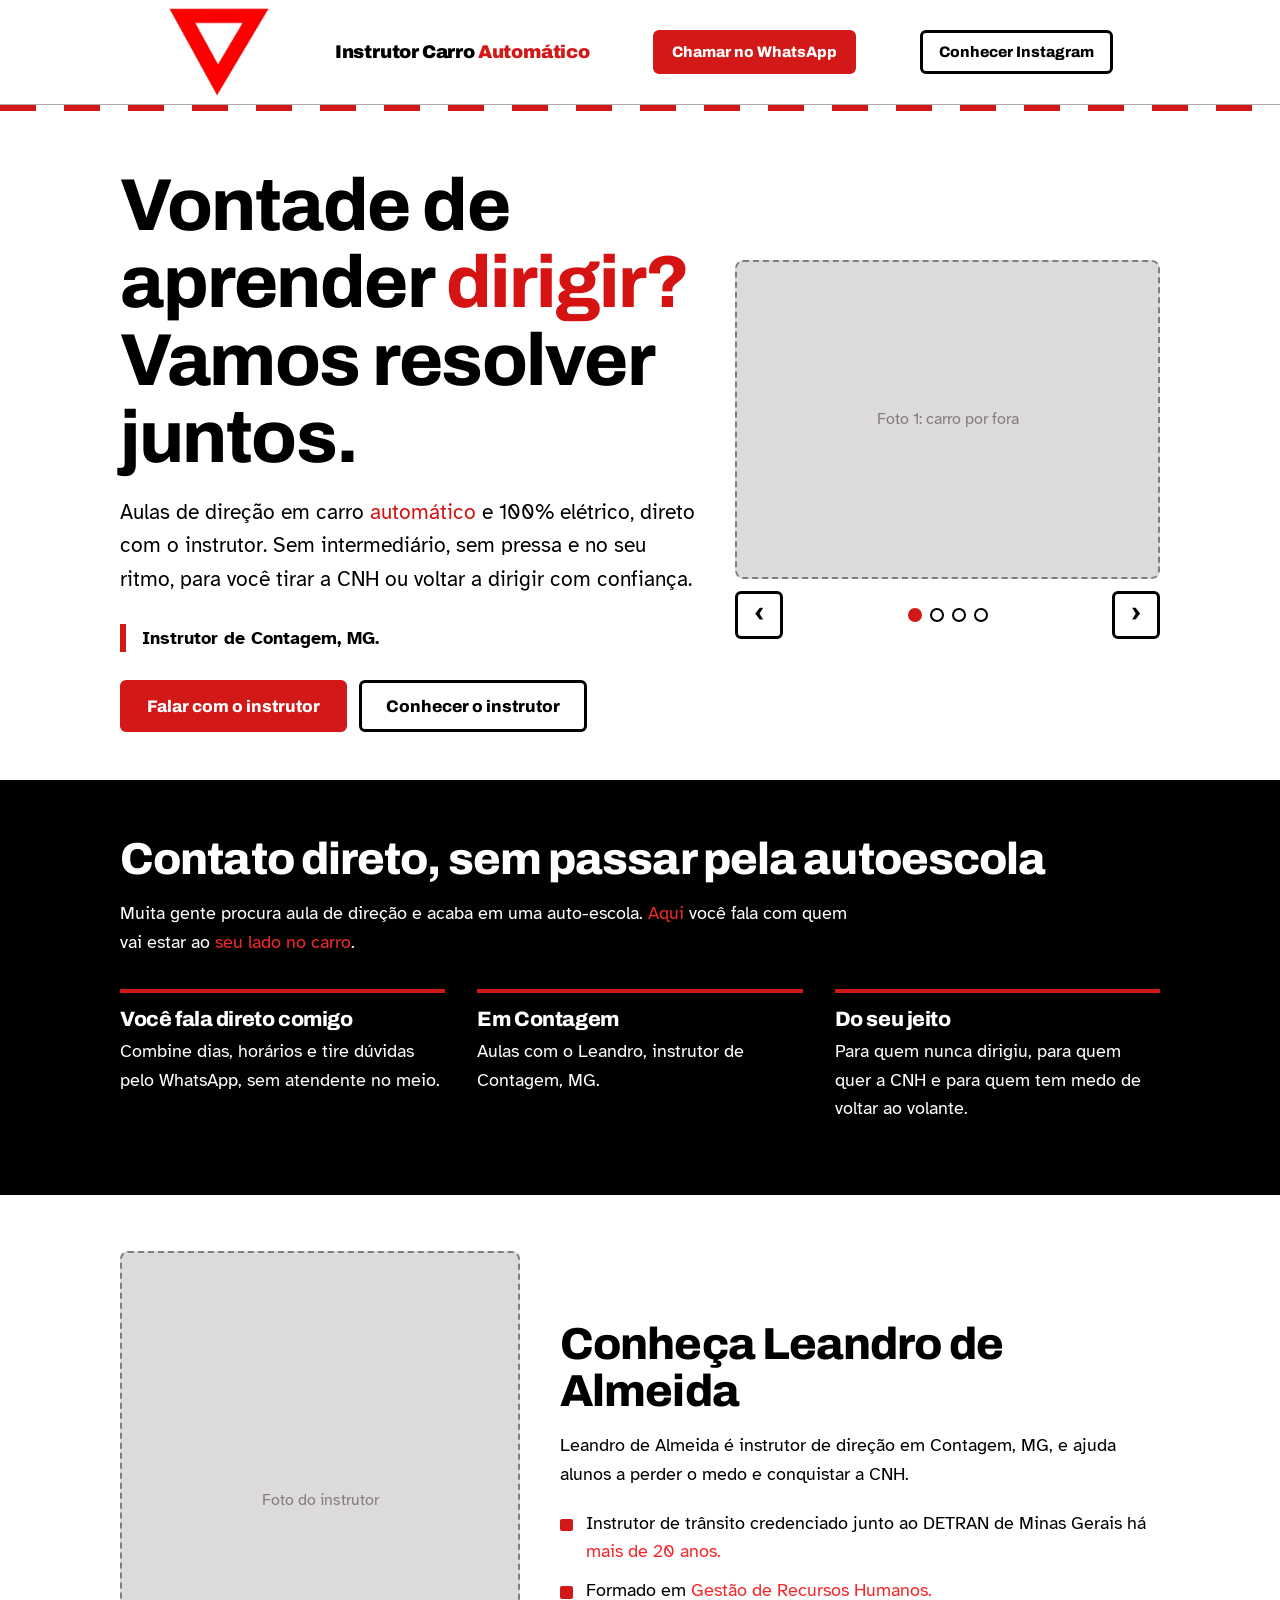
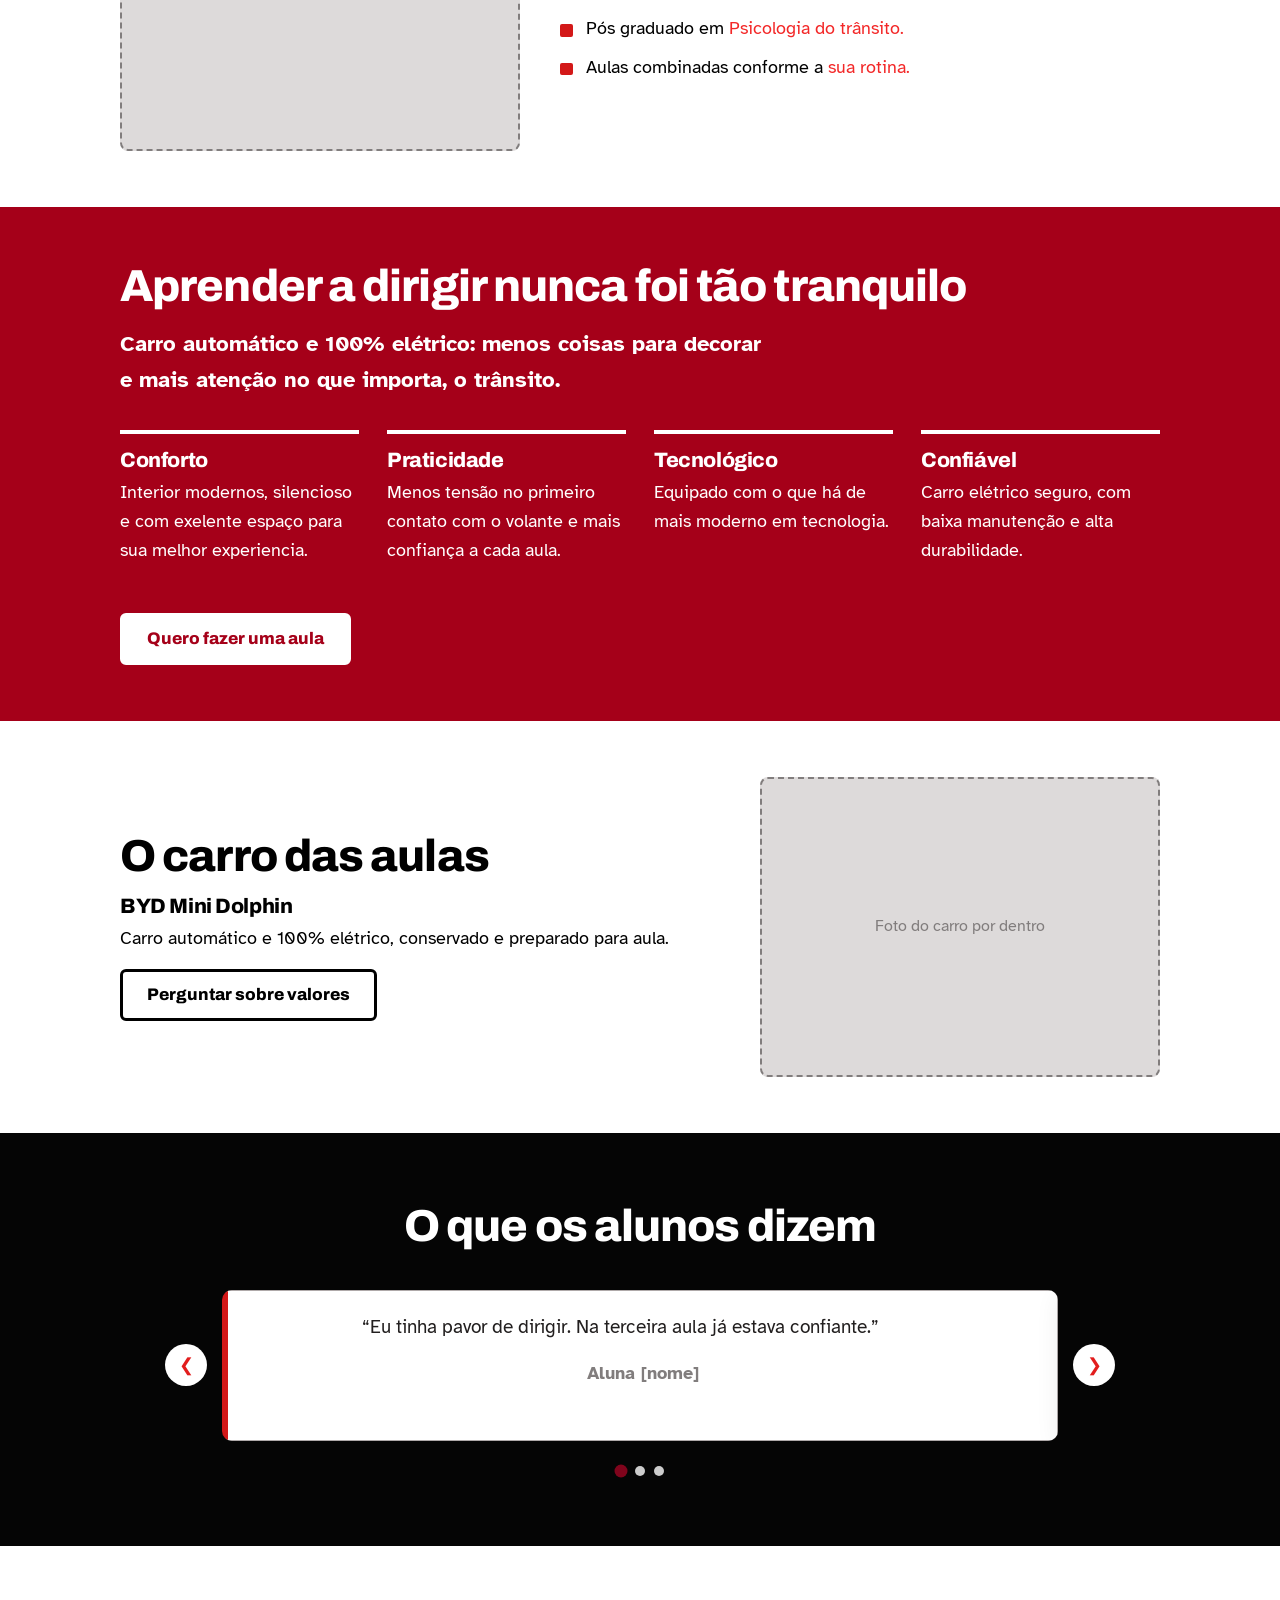
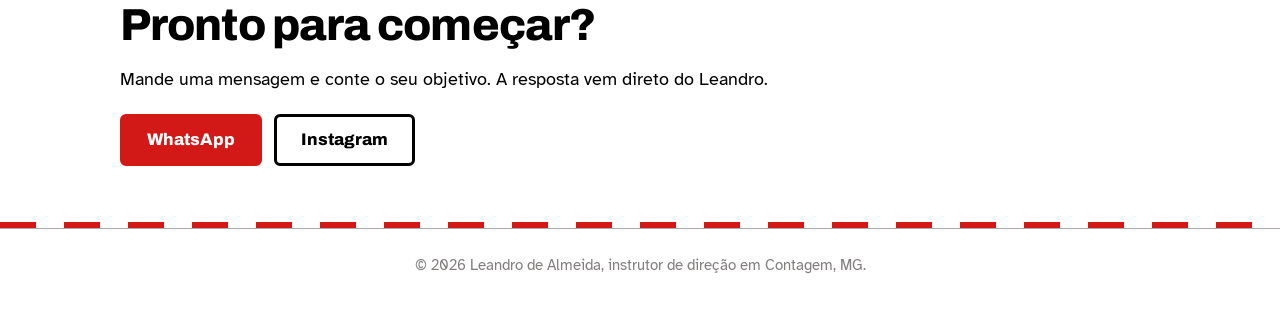
==== InstrutorCarroAutônomo/index.html @ 985c0aeb "Add files via upload" ====
<!DOCTYPE html>
<html lang="pt-BR">

    <!-- Inicio das configurações da página: título, descrição e fontes. -->
    <head>
        <meta charset="utf-8">
        <meta name="viewport" content="width=device-width, initial-scale=1, viewport-fit=cover">
        <title>Leandro de Almeida | Instrutor de carro automático e elétrico em Contagem</title>
        <meta name="description" content="Aulas de direção em carro automático e 100% elétrico em Contagem e região, direto com o instrutor Leandro de Almeida. Perca o medo de dirigir e tire sua CNH.">
        <link rel="preconnect" href="https://fonts.googleapis.com">
        <link rel="preconnect" href="https://fonts.gstatic.com" crossorigin>
        <link href="https://fonts.googleapis.com/css2?family=Archivo:wght@700;800;900&amp;family=Atkinson+Hyperlegible:wght@400;700&amp;display=swap" rel="stylesheet">
        <link rel="stylesheet" href="style.css">
    </head>

    <!-- Inicio do conteúdo que aparece na página. -->
    <body>

        <!-- Inicio do link para pular direto para o conteúdo. -->
        <a class="skip" href="#conteudo">Pular para o conteúdo</a>

        <!-- Inicio do cabeçalho: logo, nome e links de contato. -->
        <header class="top">
            <div class="wrap">
                <img class="logo" src="img/logo.png" alt="logo da página">
                <a class="brand" href="#topo">Instrutor Carro <span>Automático</span></a>
                <a class="btn" href="https://wa.me/553188665651" rel="noopener">Chamar no WhatsApp</a>
                <a class="btn ghost" href="https://instagram.com/leandro_instrutor_" rel="noopener">Conhecer Instagram</a>
            </div>
        </header>
        <div class="lane" aria-hidden="true"></div>

        <!-- Inicio do conteúdo principal do site. -->
        <main id="conteudo">

            <!-- Inicio da seção de apresentação e fotos do carro. -->
            <section class="hero" id="topo">
                <div class="wrap grid">
                    <div>
                        <h1>Vontade de aprender <span class="vermelho-destaque">dirigir?</span> Vamos resolver juntos.</h1>
                        <p class="lead">Aulas de direção em carro <span class="vermelho-destaque">automático</span> e 100% elétrico, direto com o instrutor. Sem intermediário, sem pressa e no seu ritmo, para você tirar a CNH ou voltar a dirigir com confiança.</p>
                        <p class="place">
                            <strong>Instrutor de Contagem, MG.</strong>
                        </p>
                        <div class="actions">
                            <a class="btn" href="https://wa.me/553188665651" rel="noopener">Falar com o instrutor</a>
                            <a class="btn ghost" href="#sobre">Conhecer o instrutor</a>
                        </div>
                    </div>

                    <!-- Inicio do carrossel de fotos do carro. -->
                    <div class="carousel" role="group" aria-roledescription="carrossel" aria-label="Fotos do carro de aula">
                        <div class="track" id="track" tabindex="0" aria-live="polite">
                            <div class="slide ph" role="group" aria-roledescription="slide" aria-label="1 de 4">Foto 1: carro por fora<br>
                            </div>
                            <div class="slide ph" role="group" aria-roledescription="slide" aria-label="2 de 4">Foto 2: painel e volante<br>
                            </div>
                            <div class="slide ph" role="group" aria-roledescription="slide" aria-label="3 de 4">Foto 3: interior (frente)<br>
                            </div>
                            <div class="slide ph" role="group" aria-roledescription="slide" aria-label="4 de 4">Foto 4: interior (bancos traseiros)<br>
                            </div>
                        </div>
                        <div class="ctrl">
                            <button class="arrow" id="prev" type="button" aria-label="Foto anterior">‹</button>
                            <div class="dots" id="dots"></div>
                            <button class="arrow" id="next" type="button" aria-label="Próxima foto">›</button>
                        </div>
                    </div>
                </div>
            </section>

            <!-- Inicio da seção com os diferenciais das aulas. -->
            <section class="why" aria-labelledby="t-why">
                <div class="wrap">
                    <h2 id="t-why">Contato direto, sem passar pela autoescola</h2>
                    <p>Muita gente procura aula de direção e acaba em uma auto-escola. <span class="facts-ul">Aqui</span> você fala com quem vai estar ao <span class="facts-ul">seu lado no carro</span>.</p>
                    <div class="cols">
                        <div class="col">
                            <h3>Você fala direto comigo</h3>
                            <p>Combine dias, horários e tire dúvidas pelo WhatsApp, sem atendente no meio.</p>
                        </div>
                        <div class="col">
                            <h3>Em Contagem</h3>
                            <p>Aulas com o Leandro, instrutor de Contagem, MG.</p>
                        </div>
                        <div class="col">
                            <h3>Do seu jeito</h3>
                            <p>Para quem nunca dirigiu, para quem quer a CNH e para quem tem medo de voltar ao volante.</p>
                        </div>
                    </div>
                </div>
            </section>

            <!-- Inicio da seção sobre o instrutor Leandro. -->
            <section class="about" id="sobre" aria-labelledby="t-sobre">
                <div class="wrap grid">
                    <div class="ph person" role="img" aria-label="Espaço para a foto do instrutor">Foto do instrutor<br>
                    </div>
                    <div>
                        <h2 id="t-sobre">Conheça Leandro de Almeida</h2>
                        <p>Leandro de Almeida é instrutor de direção em Contagem, MG, e ajuda alunos a perder o medo e conquistar a CNH.</p>
                        <ul class="facts">
                            <li>Instrutor de trânsito credenciado junto ao DETRAN de Minas Gerais há <span class="facts-ul">mais de 20 anos.</span></li>
                            <li>Formado em <span class="facts-ul">Gestão de Recursos Humanos.</span></li>
                            <li>Pós graduado em <span class="facts-ul">Psicologia do trânsito.</span></li>
                            <li>Aulas combinadas conforme a <span class="facts-ul">sua rotina.</span></li>
                        </ul>
                    </div>
                </div>
            </section>

            <!-- Inicio da seção com as vantagens do carro elétrico. -->
            <section class="ev" aria-labelledby="t-ev">
                <div class="wrap">
                    <h2 id="t-ev">Aprender a dirigir nunca foi tão tranquilo</h2>
                    <p class="big">Carro automático e 100% elétrico: menos coisas para decorar e mais atenção no que importa, o trânsito.</p>
                    <div class="ev-grid">
                        <div>
                            <h3>Conforto</h3>
                            <p>Interior modernos, silencioso e com exelente espaço para sua melhor experiencia.</p>
                        </div>
                        <div>
                            <h3>Praticidade</h3>
                            <p>Menos tensão no primeiro contato com o volante e mais confiança a cada aula.</p>
                        </div>
                        <div>
                            <h3>Tecnológico</h3>
                            <p>Equipado com o que há de mais moderno em tecnologia.</p>
                        </div>
                        <div>
                            <h3>Confiável</h3>
                            <p>Carro elétrico seguro, com baixa manutenção e alta durabilidade.</p>
                        </div>
                    </div>
                    <a class="btn" href="https://wa.me/553188665651" rel="noopener">Quero fazer uma aula</a>
                </div>
            </section>

            <!-- Inicio da seção que apresenta o carro usado nas aulas. -->
            <section class="car" aria-labelledby="t-car">
                <div class="wrap grid">
                    <div>
                        <h2 id="t-car">O carro das aulas</h2>
                        <h3 id="t_car">BYD Mini Dolphin </h3>
                        <p>Carro automático e 100% elétrico, conservado e preparado para aula.</p>
                        <a class="btn ghost" href="https://wa.me/553188665651" rel="noopener">Perguntar sobre valores</a>
                    </div>
                    <div class="ph car" role="img" aria-label="Espaço para fotos do interior do carro">Foto do carro por dentro<br>
                    </div>
                </div>
            </section>

            <!-- Inicio da seção de depoimentos dos alunos. -->
            <section class="reviews" aria-labelledby="t-rev">
                <div class="wrap">
                    <h2 id="t-rev">O que os alunos dizem</h2>
                    <div class="rev-carousel">
                        <button class="rev-btn prev" aria-label="Depoimento anterior">❮</button>
                        <div class="rev-window">
                            <div class="rev-track">
                                <figure class="rev">
                                    <blockquote>
                                        <p>“Eu tinha pavor de dirigir. Na terceira aula já estava confiante.”</p>
                                    </blockquote>
                                    <figcaption>Aluna [nome]</figcaption>
                                </figure>
                                <figure class="rev">
                                    <blockquote>
                                        <p>“Muito paciente e fácil de falar. Passei de primeira.”</p>
                                    </blockquote>
                                    <figcaption>Aluno [nome]</figcaption>
                                </figure>
                                <figure class="rev">
                                    <blockquote>
                                        <p>“Recomendo muito para quem está começando e quer aprender com alguém que realmente se dedica aos alunos!”</p>
                                    </blockquote>
                                    <figcaption>Eduarda</figcaption>
                                </figure>
                            </div>
                        </div>
                        <button class="rev-btn next" aria-label="Próximo depoimento">❯</button>
                    </div>
                    <div class="rev-dots" aria-label="Navegação dos depoimentos"></div>
                </div>
            </section>

            <!-- Inicio da seção de contato: WhatsApp e Instagram. -->
            <section class="contact" id="contato" aria-labelledby="t-contato">
                <div class="wrap">
                    <h2 id="t-contato">Pronto para começar?</h2>
                    <p>Mande uma mensagem e conte o seu objetivo. A resposta vem direto do Leandro.</p>
                    <div class="social">
                        <a class="btn" href="https://wa.me/553188665651" rel="noopener">WhatsApp</a>
                        <a class="btn ghost" href="https://instagram.com/leandro_instrutor_" rel="noopener">Instagram</a>
                    </div>
                </div>
            </section>
        </main>
        <div class="lane" aria-hidden="true"></div>

        <!-- Inicio do rodapé da página. -->
        <footer>
            <div class="wrap" id="rodapé">© 2026 Leandro de Almeida, instrutor de direção em Contagem, MG.</div>
        </footer>

        <!-- Inicio do botão fixo do WhatsApp. -->
        <a class="btn fab" href="https://wa.me/553188665651" rel="noopener" aria-label="Chamar o instrutor no WhatsApp">WhatsApp</a>

        <script src="script.js"></script>
    </body>
</html>
---- InstrutorCarroAutônomo/style.css ----
/* Inicio das cores e fontes usadas no site. */
            :root {
                --bg: #fff;
                --fg: #000;
                --muted: #817d7d;
                --line: #afa9a9;
                --soft: #dddada;
                --red: #d31818;
                --red-dark: rgb(243, 74, 108);
                --on-red: #fff;
                --wine: #a50019;
                --on-wine: #ffffff;
                --dark-bg: #000;
                --dark-fg: #fff;
                --display: "Archivo","Arial Black",Arial,sans-serif;
                --body: "Atkinson Hyperlegible",Verdana,Arial,sans-serif;
                box-sizing: border-box;
                padding-top: env(safe-area-inset-top,0px);
                padding-bottom: env(safe-area-inset-bottom,0px);
            }

            /* Inicio das cores para o modo escuro do aparelho. */
            @media (prefers-color-scheme:dark) {
                :root:not([data-theme="light"]) {
                    --bg: #000;
                    --fg: #fff;
                    --muted: #c2bebe;
                    --line: #2c2c2c;
                    --soft: #141414;
                    --red: #e0566d;
                    --red-dark: #f0829a;
                    --on-red: #000;
                    --dark-bg: #fff;
                    --dark-fg: #000;
                }
            }

            /* Inicio das cores para o tema escuro definido na página. */
            :root[data-theme="dark"] {
                --bg: #000;
                --fg: #fff;
                --muted: #c9c9c9;
                --line: #2c2c2c;
                --soft: #141414;
                --red: #e0566d;
                --red-dark: #f0829a;
                --on-red: #000;
                --dark-bg: #fff;
                --dark-fg: #000;
            }

            /* Inicio dos estilos gerais da página. */
            html {
                scroll-padding-top: env(safe-area-inset-top,0px);
                scroll-behavior: smooth;
            }

            * {
                box-sizing: border-box;
            }

            body {
                margin: 0;
                background: var(--bg);
                color: var(--fg);
                font: 400 1.125rem/1.6 var(--body);
            }

            img,svg {
                max-width: 100%;
            }

            a {
                color: inherit;
            }

            :focus-visible {
                outline: 3px solid var(--red);
                outline-offset: 3px;
            }

            /* Inicio dos estilos do link para pular para o conteúdo. */
            .skip {
                position: absolute;
                left: -999px;
                top: 0;
                background: var(--fg);
                color: var(--bg);
                padding: .75rem 1rem;
                z-index: 20;
            }

            .skip:focus {
                left: 0;
            }

            /* Inicio do estilo que centraliza e limita a largura do conteúdo. */
            .wrap {
                max-width: 1080px;
                margin: 0 auto;
                padding: 0 1.25rem;
            }

            /* Inicio dos estilos dos títulos e parágrafos. */
            h1,h2,h3 {
                font-family: var(--display);
                line-height: 1.05;
                margin: 0;
                letter-spacing: -.02em;
            }

            h1 {
                font-weight: 750;
                font-size: clamp(2.4rem,7vw,4.6rem);
            }

            h2 {
                font-weight: 800;
                font-size: clamp(1.8rem,4.5vw,2.8rem);
                margin-bottom: 1rem;
            }

            h3 {
                font-weight: 800;
                font-size: 1.3rem;
                margin-bottom: .4rem;
            }

            p {
                margin: 0 0 1rem;
                max-width: 62ch;
            }

            /* Inicio dos estilos dos botões. */
            .btn {
                display: inline-flex;
                align-items: center;
                justify-content: center;
                min-height: 52px;
                padding: .8rem 1.5rem;
                border-radius: 6px;
                font: 800 1.05rem var(--display);
                text-decoration: none;
                border: 3px solid var(--red);
                background: var(--red);
                color: var(--on-red);
                cursor: pointer;
                transition: background .15s;
            }

            .btn:hover {
                background: var(--red-dark);
                border-color: var(--red-dark);
            }

            .btn.ghost {
                background: transparent;
                color: var(--fg);
                border-color: var(--fg);
            }

            .btn.ghost:hover {
                background: var(--fg);
                color: var(--bg);
            }

                        /* Inicio da faixa decorativa que lembra uma pista. */
            .lane {
                height: 6px;
                background: repeating-linear-gradient(90deg,var(--red) 0 36px,transparent 36px 64px);
            }

            /* Inicio dos estilos do cabeçalho e da logo. */
            header.top {
                border-bottom: 1px solid var(--line);
            }

            header.top .wrap {
                display: flex;
                align-items: center;
                justify-content: space-evenly;
                gap: 1rem;
                min-height: 68px;
            }

            .brand {
                font: 900 1.15rem var(--display);
                text-decoration: none;
                letter-spacing: -.01em;
            }

            .brand span {
                color: var(--red);
            }

            .logo {
                width: 10%;
                height: 20%;
            }

            header.top .btn {
                min-height: 44px;
                padding: .24rem 1rem;
                font-size: .95rem;
            }

            /* Inicio dos estilos da seção de apresentação. */
            .hero {
                padding: 3.5rem 0 3rem;
            }

            .hero .grid {
                display: grid;
                gap: 2.5rem;
                align-items: center;
            }

            .hero p.lead {
                font-size: 1.3rem;
                margin: 1.25rem 0 1.75rem;
            }

            .actions {
                display: flex;
                flex-wrap: wrap;
                gap: .75rem;
            }

            /* Inicio dos espaços reservados para as fotos. */
            .ph {
                background: var(--soft);
                border: 2px dashed var(--muted);
                border-radius: 8px;
                display: flex;
                align-items: center;
                justify-content: center;
                text-align: center;
                color: var(--muted);
                padding: 1rem;
                font-size: 1rem;
            }

            .ph.car {
                aspect-ratio: 4/3;
            }

            .ph.person {
                aspect-ratio: 4/5;
            }

            /* Inicio do espaçamento das seções. */
            section {
                padding: 3.5rem 0;
            }

            /* Inicio dos estilos da seção de diferenciais. */
            .why {
                background: var(--dark-bg);
                color: var(--dark-fg);
            }

            .why p {
                color: inherit;
            }

            .why .cols {
                display: grid;
                gap: 2rem;
                margin-top: 2rem;
            }

            .why .col {
                border-top: 4px solid var(--red);
                padding-top: 1rem;
            }

            /* Inicio dos estilos das seções do instrutor e do carro. */
            .about .grid,.car .grid {
                display: grid;
                gap: 2.5rem;
                align-items: center;
            }

            /* Inicio dos estilos da lista de informações do instrutor. */
            .facts {
                list-style: none;
                padding: 0;
                margin: 1.25rem 0 0;
                display: grid;
                gap: .6rem;
            }

            .facts li {
                padding-left: 1.6rem;
                position: relative;
            }

            .facts li::before {
                content: "";
                position: absolute;
                left: 0;
                top: .55em;
                width: .8rem;
                height: .8rem;
                background: var(--red);
                border-radius: 2px;
            }

            .facts-ul {
                color: #f32828;
            }

            /* Inicio dos estilos iniciais dos depoimentos. */
            .reviews {
                background: var(--soft);
            }

            .rev-grid {
                display: grid;
                gap: 1.25rem;
                margin-top: 1.5rem;
            }

            figure.rev {
                margin: 0;
                background: var(--bg);
                border: 1px solid var(--line);
                border-left: 6px solid var(--red);
                border-radius: 6px;
                padding: 1.25rem;
            }

            figure.rev blockquote {
                margin: 0 0 .75rem;
            }

            figure.rev figcaption {
                font-weight: 700;
                color: var(--muted);
            }

            .note {
                font-size: .95rem;
                color: var(--muted);
                margin-top: 1.25rem;
            }

            /* Inicio dos estilos da seção de contato. */
            .contact {
                text-align: left;
            }

            .social {
                display: flex;
                flex-wrap: wrap;
                gap: .75rem;
                margin-top: 1.25rem;
            }

            /* Inicio dos estilos do rodapé. */
            footer {
                border-top: 1px solid var(--line);
                padding: 1.5rem 0 2rem;
                color: var(--muted);
                font-size: .95rem;
            }

            /* Inicio do estilo do botão fixo do WhatsApp. */
            .fab {
                position: fixed;
                right: 1rem;
                bottom: calc(1rem + env(safe-area-inset-bottom,0px));
                z-index: 10;
                box-shadow: 0 4px 14px rgba(0,0,0,.3);
            }

            .place {
                border-left: 6px solid var(--red);
                padding-left: 1rem;
                margin: 0 0 1.75rem;
                font-size: 1.1rem;
            }

            /* Inicio dos estilos da seção sobre o carro elétrico. */
            .ev {
                background: var(--wine);
                color: var(--on-wine);
            }

            .ev p {
                color: inherit;
            }

            .ev .big {
                font-size: 1.4rem;
                font-weight: 700;
                max-width: 46ch;
            }

            .ev-grid {
                display: grid;
                gap: 1.75rem;
                grid-template-columns: repeat(auto-fit,minmax(230px,1fr));
                margin: 2rem 0;
            }

            .ev-grid>div {
                border-top: 4px solid var(--on-wine);
                padding-top: 1rem;
            }

            .ev .btn {
                background: var(--on-wine);
                color: var(--wine);
                border-color: var(--on-wine);
            }

            .ev .btn:hover {
                background: transparent;
                color: var(--on-wine);
            }

            .ev :focus-visible {
                outline-color: var(--on-wine);
            }

            /* Inicio dos ajustes para telas maiores. */
            @media (min-width:760px) {
                .hero .grid {
                    grid-template-columns: 1.15fr .85fr;
                }
                .why .cols {
                    grid-template-columns: repeat(3,1fr);
                }
                .about .grid {
                    grid-template-columns: .8fr 1.2fr;
                }
                .car .grid {
                    grid-template-columns: 1.2fr .8fr;
                }
                .rev-grid {
                    grid-template-columns: repeat(3,1fr);
                }
                .fab {
                    display: none;
                }
            }

            /* Inicio dos estilos do carrossel de fotos e seus controles. */
            .carousel {
                min-width: 0;
            }

            .track {
                display: flex;
                overflow-x: auto;
                scroll-snap-type: x mandatory;
                scrollbar-width: none;
                border-radius: 8px;
            }

            .track::-webkit-scrollbar {
                display: none;
            }

            .slide {
                flex: 0 0 100%;
                scroll-snap-align: start;
                aspect-ratio: 4/3;
            }

            .ctrl {
                display: flex;
                align-items: center;
                justify-content: space-between;
                gap: .75rem;
                margin-top: .75rem;
            }

            .arrow {
                width: 48px;
                height: 48px;
                border-radius: 6px;
                border: 3px solid var(--fg);
                background: transparent;
                color: var(--fg);
                font: 800 1.8rem/1 var(--display);
                cursor: pointer;
            }

            .arrow:hover {
                background: var(--fg);
                color: var(--bg);
            }

            .dots {
                display: flex;
                gap: .5rem;
            }

            .dot {
                width: 14px;
                height: 14px;
                padding: 0;
                border-radius: 50%;
                border: 2px solid var(--fg);
                background: transparent;
                cursor: pointer;
            }

            .dot[aria-current="true"] {
                background: var(--red);
                border-color: var(--red);
            }

            /* Inicio das classes para destacar palavras. */
            .vermelho-destaque {
                color: #d61313;
            }

            .preto-destaque {
                color: #000;
            }

            /* Inicio dos estilos adicionais da seção de depoimentos. */
            .reviews {
                padding: 70px 20px;
                background: #050505;
                overflow: hidden;
            }

            #t-rev {
                color: #ffffff;
            }

            .reviews h2 {
                text-align: center;
                margin-bottom: 40px;
            }

            /* Inicio dos estilos do carrossel de depoimentos. */
            .rev-carousel {
                display: flex;
                align-items: center;
                gap: 15px;
                max-width: 950px;
                margin: auto;
            }

            .rev-window {
                width: 100%;
                overflow: hidden;
                border-radius: 10px;
            }

            .rev-track {
                display: flex;
                transition: transform 0.5s ease;
            }

            .rev {
                box-sizing: border-box;
                flex: 0 0 100%;
                padding: 35px;
                margin: 0;
                background: #fff;
                border-radius: 16px;
                box-shadow: 0 5px 25px rgba(0,0,0,.07);
                text-align: center;
            }

            .rev blockquote {
                margin: 0 0 20px;
            }

            .rev blockquote p {
                font-size: 19px;
                line-height: 1.7;
                color: #221f1f;
            }

            .rev figcaption {
                font-weight: 700;
                color: #222;
            }

            .rev-btn {
                flex-shrink: 0;
                width: 42px;
                height: 42px;
                border: none;
                border-radius: 50%;
                background: #ffffff;
                color: #e21d1d;
                font-size: 18px;
                cursor: pointer;
                transition: .3s;
            }

            .rev-btn:hover {
                background: #883232;
            }

            .rev-dots {
                display: flex;
                justify-content: center;
                gap: 9px;
                margin-top: 25px;
            }

            .rev-dot {
                width: 10px;
                height: 10px;
                padding: 0;
                border: none;
                border-radius: 50%;
                background: #ccc;
                cursor: pointer;
                transition: .3s;
            }

            .rev-dot.active {
                background: rgb(128, 4, 28);
                transform: scale(1.3);
            }

            #rodapé {
                text-align: center;
            }

            /* Inicio dos ajustes dos depoimentos para celular. */
            @media (max-width: 600px) {
                .reviews {
                    padding: 50px 15px;
                }
                .rev-carousel {
                    gap: 8px;
                }
                .rev {
                    padding: 25px 18px;
                }
                .rev blockquote p {
                    font-size: 16px;
                }
                .rev-btn {
                    width: 32px;
                    height: 32px;
                    font-size: 14px;
                }
            }

            /* Inicio dos ajustes para quem prefere menos animações. */
            @media (prefers-reduced-motion:reduce) {
                html {
                    scroll-behavior: auto;
                }
                .btn {
                    transition: none;
                }
            }
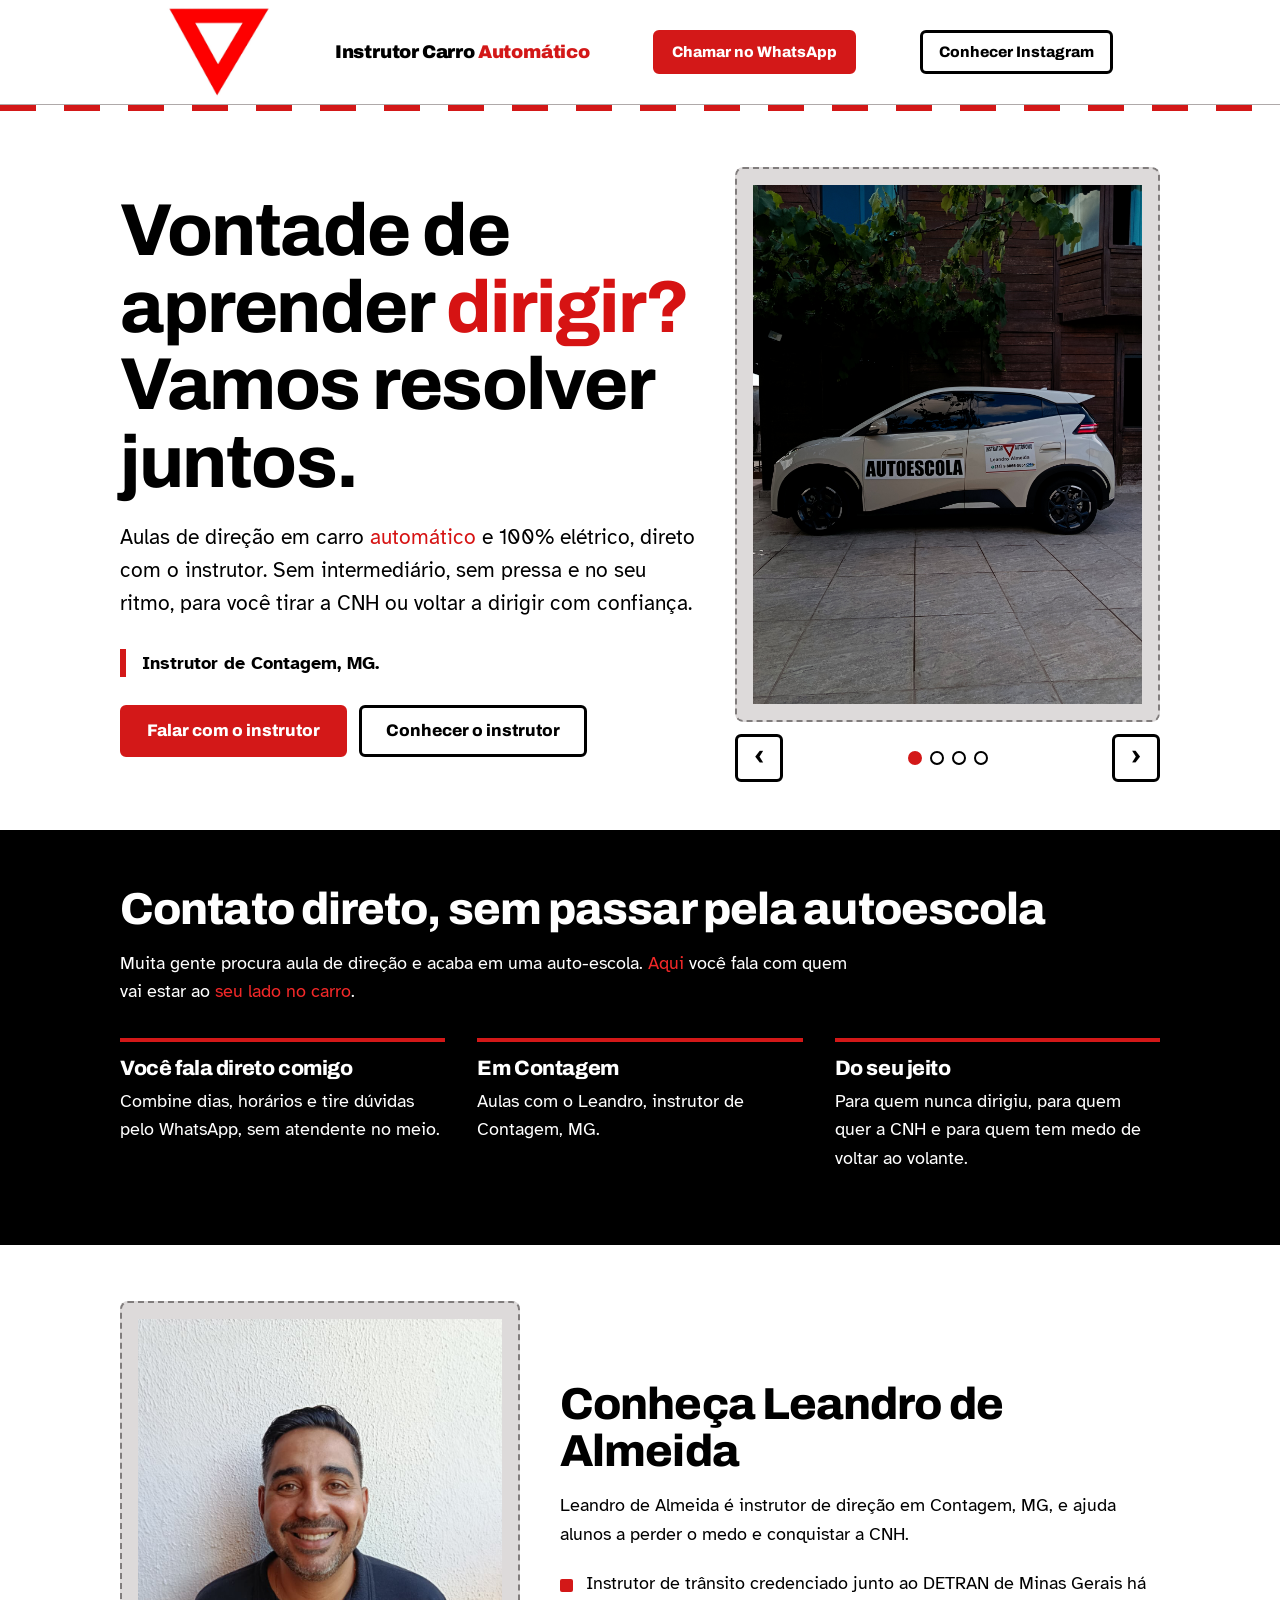
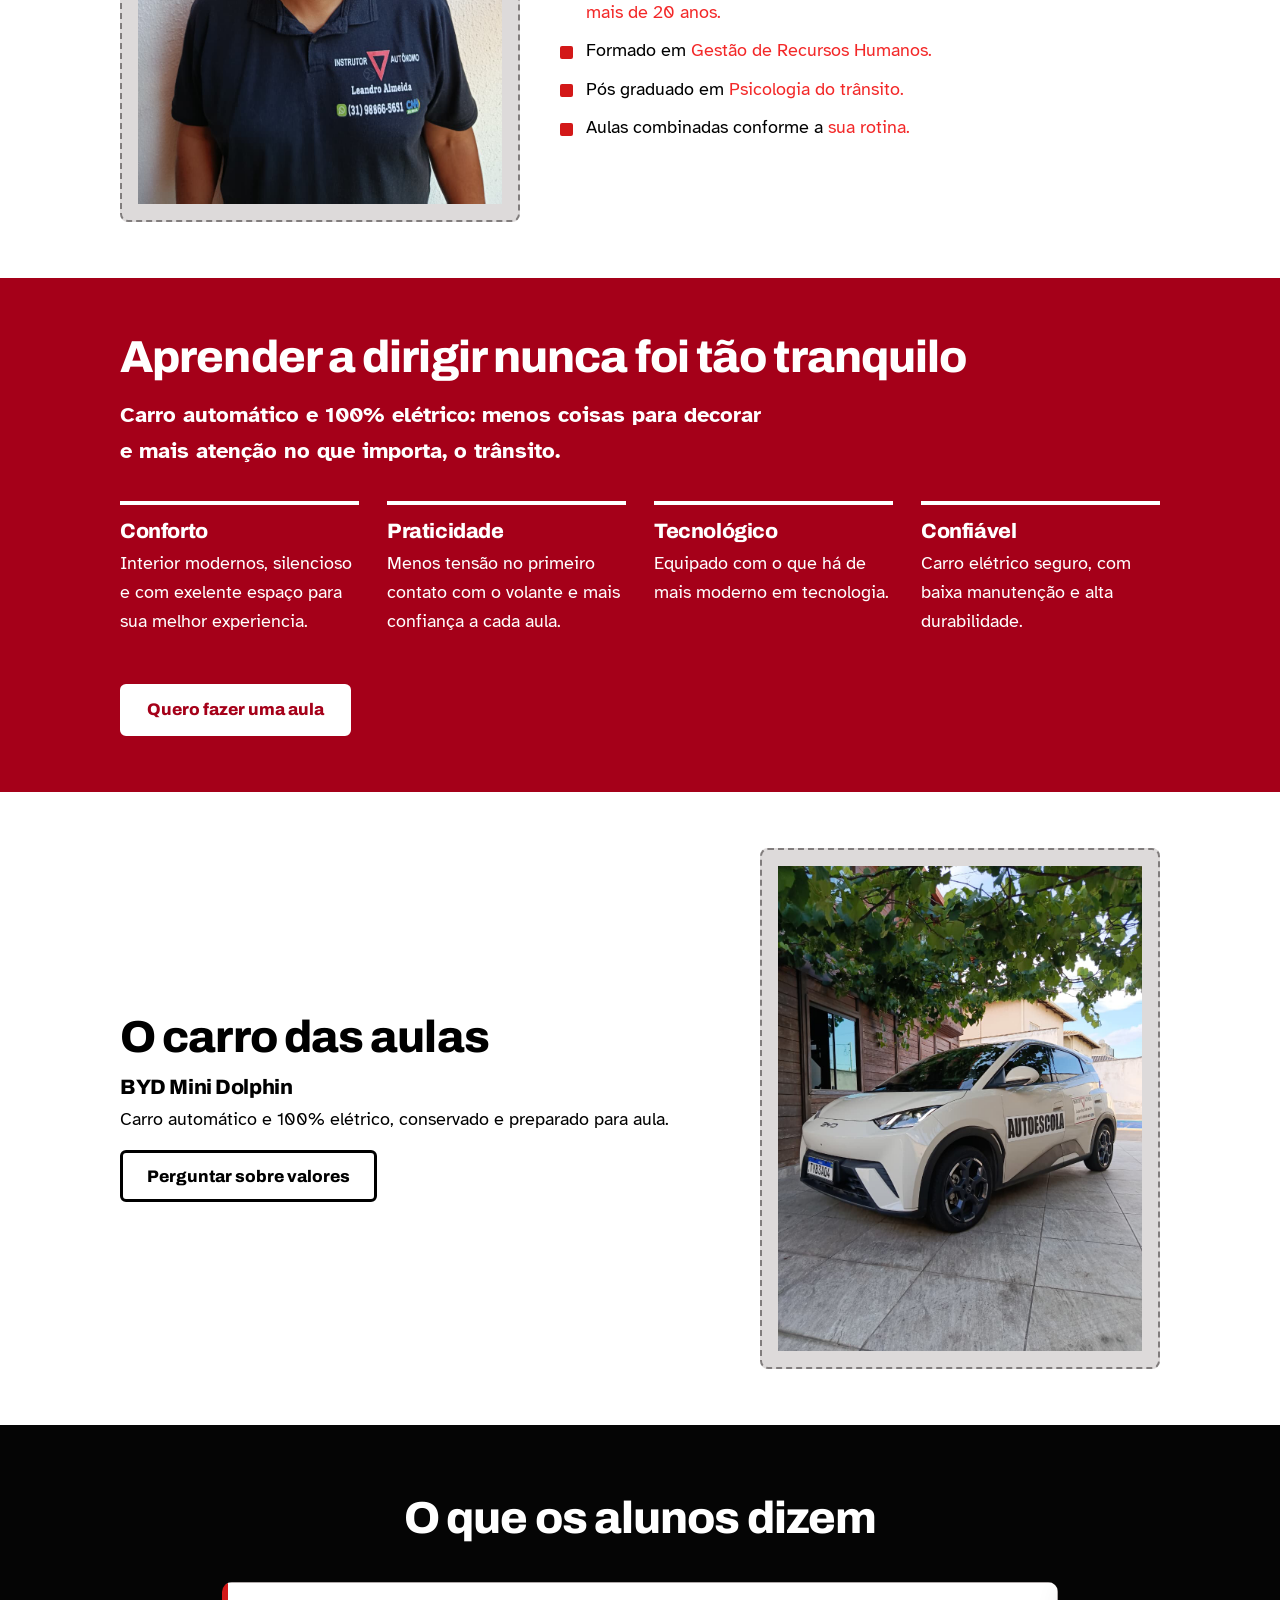
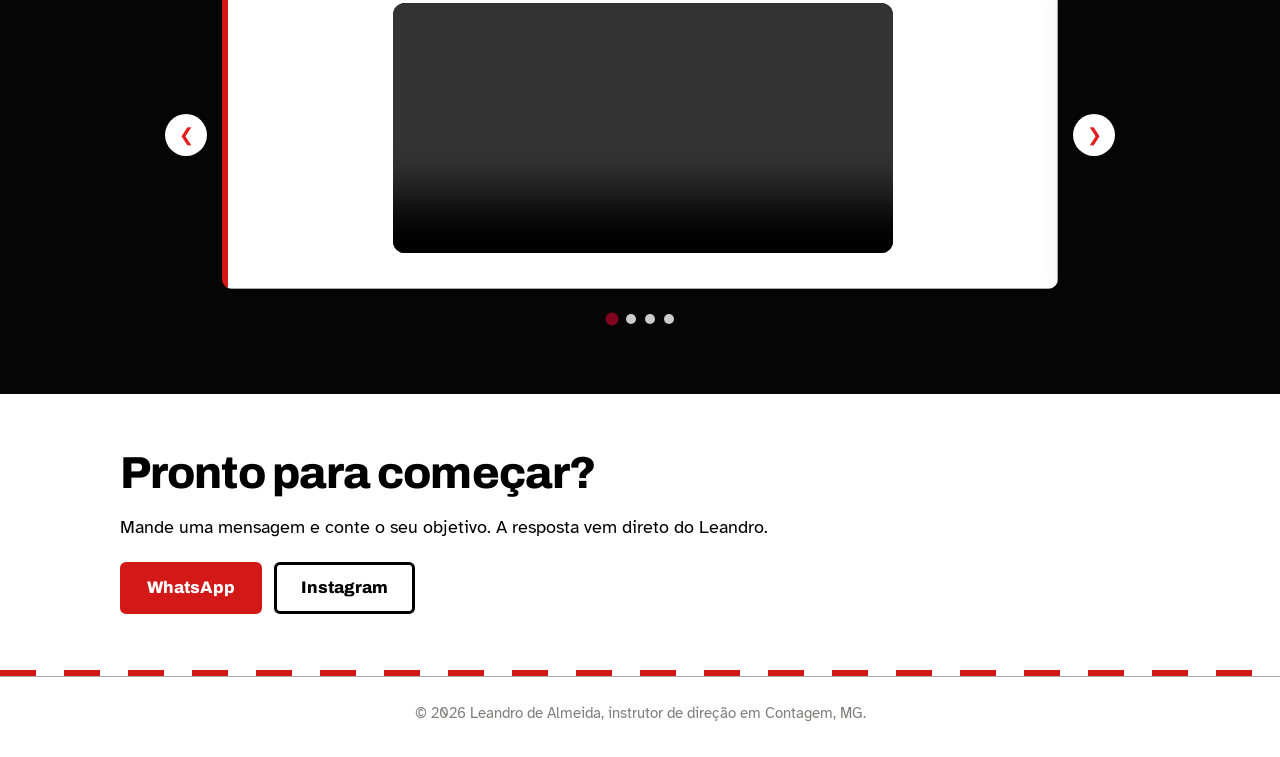
==== commit 2285ad4e: "ultima versao antes do lancamento site quase finalizado completamente." ====
--- a/InstrutorCarroAutônomo/index.html
+++ b/InstrutorCarroAutônomo/index.html
@@ -51,13 +51,13 @@
                     <!-- Inicio do carrossel de fotos do carro. -->
                     <div class="carousel" role="group" aria-roledescription="carrossel" aria-label="Fotos do carro de aula">
                         <div class="track" id="track" tabindex="0" aria-live="polite">
-                            <div class="slide ph" role="group" aria-roledescription="slide" aria-label="1 de 4">Foto 1: carro por fora<br>
-                            </div>
-                            <div class="slide ph" role="group" aria-roledescription="slide" aria-label="2 de 4">Foto 2: painel e volante<br>
-                            </div>
-                            <div class="slide ph" role="group" aria-roledescription="slide" aria-label="3 de 4">Foto 3: interior (frente)<br>
-                            </div>
-                            <div class="slide ph" role="group" aria-roledescription="slide" aria-label="4 de 4">Foto 4: interior (bancos traseiros)<br>
+                            <div class="slide ph" role="group" aria-roledescription="slide" aria-label="1 de 4"> <img id="carro_fora" src="img/foto carro por fora.jpg" alt="foto Carro por fora"><br>
+                            </div>
+                            <div class="slide ph" role="group" aria-roledescription="slide" aria-label="2 de 4"> <img src="img/painel e volante.jpeg" alt="foto do painel e volante"><br>
+                            </div>
+                            <div class="slide ph" role="group" aria-roledescription="slide" aria-label="3 de 4"> <img src="img/interior frente.jpeg" alt="foto do interior do carro parte da frente"><br>
+                            </div>
+                            <div class="slide ph" role="group" aria-roledescription="slide" aria-label="4 de 4"> <img src="img/interior atras.jpeg" alt="foto do interior do carro parte de tras"><br>
                             </div>
                         </div>
                         <div class="ctrl">
@@ -94,7 +94,7 @@
             <!-- Inicio da seção sobre o instrutor Leandro. -->
             <section class="about" id="sobre" aria-labelledby="t-sobre">
                 <div class="wrap grid">
-                    <div class="ph person" role="img" aria-label="Espaço para a foto do instrutor">Foto do instrutor<br>
+                    <div class="ph person" role="img" aria-label="Espaço para a foto do instrutor"> <img src="img/foto do instrutor.jpeg" alt="Foto do instrutor"><br>
                     </div>
                     <div>
                         <h2 id="t-sobre">Conheça Leandro de Almeida</h2>
@@ -145,45 +145,59 @@
                         <p>Carro automático e 100% elétrico, conservado e preparado para aula.</p>
                         <a class="btn ghost" href="https://wa.me/553188665651" rel="noopener">Perguntar sobre valores</a>
                     </div>
-                    <div class="ph car" role="img" aria-label="Espaço para fotos do interior do carro">Foto do carro por dentro<br>
+                    <div class="ph car" role="img" aria-label="Espaço para fotos do interior do carro"> <img src="img/foto do carro por fora.png.jpeg" alt="Foto do carro por fora"><br>
                     </div>
                 </div>
             </section>
 
             <!-- Inicio da seção de depoimentos dos alunos. -->
-            <section class="reviews" aria-labelledby="t-rev">
-                <div class="wrap">
-                    <h2 id="t-rev">O que os alunos dizem</h2>
-                    <div class="rev-carousel">
-                        <button class="rev-btn prev" aria-label="Depoimento anterior">❮</button>
-                        <div class="rev-window">
-                            <div class="rev-track">
-                                <figure class="rev">
-                                    <blockquote>
-                                        <p>“Eu tinha pavor de dirigir. Na terceira aula já estava confiante.”</p>
-                                    </blockquote>
-                                    <figcaption>Aluna [nome]</figcaption>
-                                </figure>
-                                <figure class="rev">
-                                    <blockquote>
-                                        <p>“Muito paciente e fácil de falar. Passei de primeira.”</p>
-                                    </blockquote>
-                                    <figcaption>Aluno [nome]</figcaption>
-                                </figure>
-                                <figure class="rev">
-                                    <blockquote>
-                                        <p>“Recomendo muito para quem está começando e quer aprender com alguém que realmente se dedica aos alunos!”</p>
-                                    </blockquote>
-                                    <figcaption>Eduarda</figcaption>
-                                </figure>
-                            </div>
-                        </div>
-                        <button class="rev-btn next" aria-label="Próximo depoimento">❯</button>
-                    </div>
-                    <div class="rev-dots" aria-label="Navegação dos depoimentos"></div>
-                </div>
-            </section>
-
+<section class="reviews" aria-labelledby="t-rev">
+    <div class="wrap">
+        <h2 id="t-rev">O que os alunos dizem</h2>
+
+        <div class="rev-carousel">
+            <button class="rev-btn prev" aria-label="Depoimento anterior">❮</button>
+
+            <div class="rev-window">
+                <div class="rev-track">
+
+                    <!-- Primeiro depoimento -->
+                    <figure class="rev">
+                        <video controls preload="metadata" playsinline>
+                            <source src="videos/depoimento 1.mp4" type="video/mp4">
+                        </video>
+                    </figure>
+
+                    <!-- Segundo depoimento -->
+                    <figure class="rev">
+                        <video controls preload="metadata" playsinline>
+                            <source src="videos/depoimento 2.mp4" type="video/mp4">
+                        </video>
+                    </figure>
+
+                    <!-- Terceiro depoimento -->
+                    <figure class="rev">
+                        <video controls preload="metadata" playsinline>
+                            <source src="videos/depoimento 3.mp4" type="video/mp4">
+                        </video>
+                    </figure>
+
+                    <!-- quarto depoimento -->
+                    <figure class="rev">
+                        <video controls preload="metadata" playsinline>
+                            <source src="videos/depoimento 4.mp4" type="video/mp4">
+                        </video>
+                    </figure>
+
+                </div>
+            </div>
+
+            <button class="rev-btn next" aria-label="Próximo depoimento">❯</button>
+        </div>
+
+        <div class="rev-dots" aria-label="Navegação dos depoimentos"></div>
+    </div>
+</section>
             <!-- Inicio da seção de contato: WhatsApp e Instagram. -->
             <section class="contact" id="contato" aria-labelledby="t-contato">
                 <div class="wrap">
--- a/InstrutorCarroAutônomo/style.css
+++ b/InstrutorCarroAutônomo/style.css
@@ -513,6 +513,17 @@
                 border-color: var(--red);
             }
 
+            /* Início da estilização dos vídeos dos depoimentos */
+            .rev video {
+                display: block;
+                width: 100%;
+                max-width: 500px;
+                max-height: 450px;
+                margin: 0 auto 15px;
+                border-radius: 12px;
+                background-color: #000;
+}
+
             /* Inicio das classes para destacar palavras. */
             .vermelho-destaque {
                 color: #d61313;
